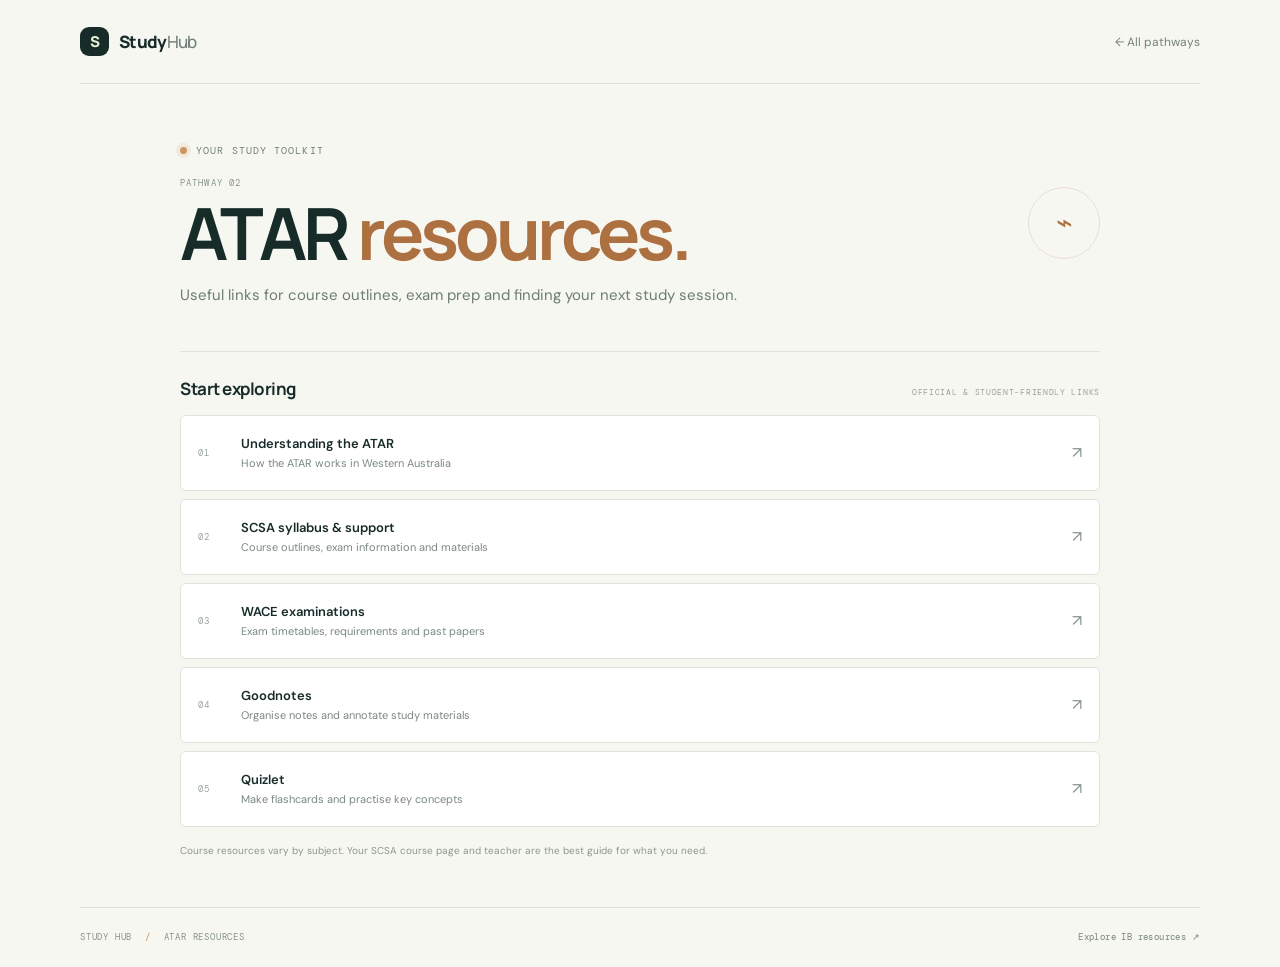
==== atar.html @ e143310a "Add files via upload" ====
<!doctype html>
<html lang="en">
<head>
  <meta charset="utf-8"><meta name="viewport" content="width=device-width, initial-scale=1">
  <meta name="description" content="Useful study resources for ATAR students.">
  <title>ATAR Resources | Study Hub</title><link rel="stylesheet" href="styles.css">
</head>
<body class="resources-page atar-theme">
  <header class="site-header"><a class="brand" href="index.html"><span class="brand-mark">S</span><span>Study<span class="brand-light">Hub</span></span></a><a class="back-link" href="index.html">← <span>All pathways</span></a></header>
  <main class="resources-main">
    <section class="resources-heading"><p class="eyebrow"><span class="eyebrow-dot"></span> YOUR STUDY TOOLKIT</p><div class="heading-row"><div><p class="path-label">PATHWAY 02</p><h1>ATAR <span>resources.</span></h1></div><div class="heading-symbol" aria-hidden="true">⌁</div></div><p class="intro">Useful links for course outlines, exam prep and finding your next study session.</p></section>
    <section class="resource-section"><div class="section-heading"><h2>Start exploring</h2><span>OFFICIAL &amp; STUDENT-FRIENDLY LINKS</span></div><div class="resource-grid">
      <a class="resource-card" href="https://www.tisc.edu.au/static/guide/atar-about.tisc" target="_blank" rel="noopener noreferrer"><span class="resource-number">01</span><span class="resource-content"><strong>Understanding the ATAR</strong><small>How the ATAR works in Western Australia</small></span><span class="external-arrow">↗</span></a>
      <a class="resource-card" href="https://senior-secondary.scsa.wa.edu.au/syllabus-and-support-materials" target="_blank" rel="noopener noreferrer"><span class="resource-number">02</span><span class="resource-content"><strong>SCSA syllabus &amp; support</strong><small>Course outlines, exam information and materials</small></span><span class="external-arrow">↗</span></a>
      <a class="resource-card" href="https://senior-secondary.scsa.wa.edu.au/assessment/examinations" target="_blank" rel="noopener noreferrer"><span class="resource-number">03</span><span class="resource-content"><strong>WACE examinations</strong><small>Exam timetables, requirements and past papers</small></span><span class="external-arrow">↗</span></a>
      <a class="resource-card" href="https://www.goodnotes.com/" target="_blank" rel="noopener noreferrer"><span class="resource-number">04</span><span class="resource-content"><strong>Goodnotes</strong><small>Organise notes and annotate study materials</small></span><span class="external-arrow">↗</span></a>
      <a class="resource-card" href="https://quizlet.com/" target="_blank" rel="noopener noreferrer"><span class="resource-number">05</span><span class="resource-content"><strong>Quizlet</strong><small>Make flashcards and practise key concepts</small></span><span class="external-arrow">↗</span></a>
    </div><p class="resource-note">Course resources vary by subject. Your SCSA course page and teacher are the best guide for what you need.</p></section>
  </main>
  <footer class="site-footer"><span>STUDY HUB <span class="footer-separator">/</span> ATAR RESOURCES</span><a href="ib.html" class="next-link">Explore IB resources ↗</a></footer>
</body></html>
---- styles.css ----
@import url('https://fonts.googleapis.com/css2?family=DM+Mono:wght@400;500&family=DM+Sans:wght@400;500;600;700&family=Manrope:wght@400;500;600;700;800&display=swap');
:root{--ink:#172c28;--muted:#6d7c74;--paper:#f7f7f2;--green:#286e57;--line:#dfe4db;--mono:'DM Mono',monospace;--sans:'DM Sans',sans-serif;--display:'Manrope',sans-serif}*{box-sizing:border-box}html{min-width:320px}body{margin:0;background:var(--paper);color:var(--ink);font-family:var(--sans);-webkit-font-smoothing:antialiased}.site-header,.site-footer{width:min(1120px,calc(100% - 64px));margin:auto;display:flex;justify-content:space-between;align-items:center}.site-header{height:84px;border-bottom:1px solid var(--line)}.brand{display:inline-flex;align-items:center;gap:10px;color:var(--ink);font-family:var(--display);font-size:17px;font-weight:800;letter-spacing:-.7px;text-decoration:none}.brand-light{font-weight:500;color:#718078}.brand-mark{width:29px;height:29px;display:grid;place-items:center;border-radius:9px;background:var(--ink);color:#e6f0d6;font-size:15px}.header-note,.site-footer,.eyebrow,.card-index,.path-label,.section-heading>span,.resource-number,.aside-number{font-family:var(--mono);font-size:10px;letter-spacing:1.1px}.header-note{color:#87938b;letter-spacing:.4px}.home-main{width:min(1120px,calc(100% - 64px));min-height:calc(100vh - 144px);margin:auto;display:grid;grid-template-columns:1.2fr .8fr;align-items:center;gap:48px;padding:50px 0 65px}.welcome{max-width:640px}.eyebrow{display:flex;align-items:center;gap:9px;margin:0 0 24px;color:#6e8075}.eyebrow-dot{width:7px;height:7px;background:#93ad74;border-radius:50%;box-shadow:0 0 0 4px #e9eee2}.welcome h1,.resources-heading h1{margin:0;font-family:var(--display);font-size:clamp(54px,7vw,83px);line-height:.99;letter-spacing:-5px;font-weight:700}.welcome h1 span{color:var(--green)}.intro{max-width:445px;margin:24px 0 36px;color:var(--muted);font-size:15px;line-height:1.7}.pathway-grid{display:grid;grid-template-columns:1fr 1fr;gap:14px}.pathway-card{position:relative;min-height:205px;padding:20px 22px;display:flex;flex-direction:column;align-items:flex-start;text-decoration:none;color:var(--ink);border:1px solid var(--line);border-radius:8px;background:#fff;transition:transform .2s ease,box-shadow .2s ease,border-color .2s ease}.pathway-card:hover{transform:translateY(-4px);box-shadow:0 15px 34px #20372a12;border-color:#b8c9b9}.card-index{color:#9aa59c;font-size:9px}.path-icon{margin-top:23px;font-size:23px;color:var(--green)}.atar-card .path-icon{color:#bd8049}.path-title{margin-top:5px;font-family:var(--display);font-size:32px;font-weight:800;letter-spacing:-1.8px}.path-description{margin-top:2px;color:#7b8880;font-size:11px}.card-arrow{position:absolute;right:20px;bottom:20px;font-size:19px;color:#83918a}.home-aside{height:340px;position:relative;overflow:hidden;display:flex;flex-direction:column;justify-content:center;padding:43px 40px;background:#e9eee4;border-radius:8px}.aside-line{width:29px;height:2px;background:#91a77a;margin-bottom:27px}.aside-number{font-size:9px;color:#73846e}.home-aside p{z-index:1;margin:17px 0 14px;font-family:var(--display);font-size:37px;line-height:1.17;letter-spacing:-2px;font-weight:700}.home-aside em{font-style:normal;color:var(--green)}.aside-caption{z-index:1;color:#718077;font-size:12px}.orbit{position:absolute;width:220px;height:220px;border:1px solid #d0dac9;border-radius:50%;right:-70px;bottom:-95px}.orbit-two{width:145px;height:145px;right:-32px;bottom:-58px;border-color:#c4d1bc}.site-footer{height:60px;border-top:1px solid var(--line);color:#87938b;font-size:9px;letter-spacing:.8px}.footer-separator{padding:0 7px;color:#bf8b5f}.resources-main{width:min(920px,calc(100% - 64px));min-height:calc(100vh - 144px);margin:auto;padding:60px 0 48px}.back-link{color:#718078;font-size:12px;text-decoration:none}.back-link:hover,.next-link:hover{color:var(--green)}.resources-heading{margin-bottom:42px}.resources-heading .eyebrow{margin-bottom:20px}.heading-row{display:flex;justify-content:space-between;align-items:center}.path-label{margin:0 0 8px;color:#89968c;font-size:9px}.resources-heading h1{font-size:clamp(48px,7vw,72px);letter-spacing:-4px}.resources-heading h1 span{color:var(--green)}.heading-symbol{width:72px;height:72px;display:grid;place-items:center;border:1px solid #dce4d9;border-radius:50%;font-size:28px;color:var(--green)}.resources-heading>.intro{margin:15px 0 0;max-width:none}.resource-section{padding-top:25px;border-top:1px solid var(--line)}.section-heading{display:flex;justify-content:space-between;align-items:baseline;margin-bottom:15px}.section-heading h2{margin:0;font-family:var(--display);font-size:17px;letter-spacing:-.5px}.section-heading>span{font-size:8px;color:#97a198;letter-spacing:.7px}.resource-grid{display:grid;gap:8px}.resource-card{min-height:76px;padding:13px 17px;display:flex;align-items:center;gap:17px;border:1px solid var(--line);border-radius:6px;background:#fff;text-decoration:none;color:var(--ink);transition:transform .16s ease,border-color .16s ease,box-shadow .16s ease}.resource-card:hover{transform:translateX(3px);border-color:#b7c8b7;box-shadow:0 5px 16px #20372a0b}.resource-number{width:26px;color:#9aa69d;font-size:9px}.resource-content{display:flex;flex:1;flex-direction:column;gap:4px}.resource-content strong{font-size:13px;font-weight:600}.resource-content small{color:#7b8880;font-size:11px}.external-arrow{font-size:16px;color:#85938a}.resource-note{margin:16px 0 0;color:#8b968f;font-size:10px;line-height:1.6}.next-link{color:#75847a;text-decoration:none;font-family:var(--mono);font-size:9px;letter-spacing:.4px}.atar-theme .eyebrow-dot{background:#cc9763;box-shadow:0 0 0 4px #f2e9df}.atar-theme .resources-heading h1 span,.atar-theme .heading-symbol{color:#ad7041}.atar-theme .heading-symbol{border-color:#ebddd0}.atar-theme .footer-separator{color:#c89462}:focus-visible{outline:3px solid #b7cb83;outline-offset:4px}@media(max-width:760px){.site-header,.site-footer{width:calc(100% - 40px)}.home-main{width:calc(100% - 40px);grid-template-columns:1fr;gap:35px;padding:56px 0 48px}.home-aside{height:auto;min-height:205px;padding:30px 32px}.home-aside p{font-size:31px}.welcome h1{font-size:clamp(54px,12vw,76px)}.resources-main{width:calc(100% - 40px);padding-top:48px}.resources-heading{margin-bottom:33px}.header-note{font-size:9px}.site-footer{font-size:8px}.next-link{font-size:8px}}@media(max-width:480px){.site-header{height:70px}.header-note{max-width:125px;text-align:right}.pathway-grid{grid-template-columns:1fr}.pathway-card{min-height:174px}.path-icon{margin-top:17px}.welcome h1{letter-spacing:-3.5px}.resources-heading h1{letter-spacing:-3px}.heading-symbol{width:54px;height:54px}.section-heading{align-items:flex-start;gap:12px}.section-heading>span{text-align:right;max-width:130px;line-height:1.5}.resource-card{gap:10px;padding:12px}.resource-content small{font-size:10px}.site-footer>span{max-width:57%;line-height:1.6}.next-link{text-align:right;max-width:42%}}@media(prefers-reduced-motion:reduce){*,*::before,*::after{scroll-behavior:auto!important;transition:none!important}}
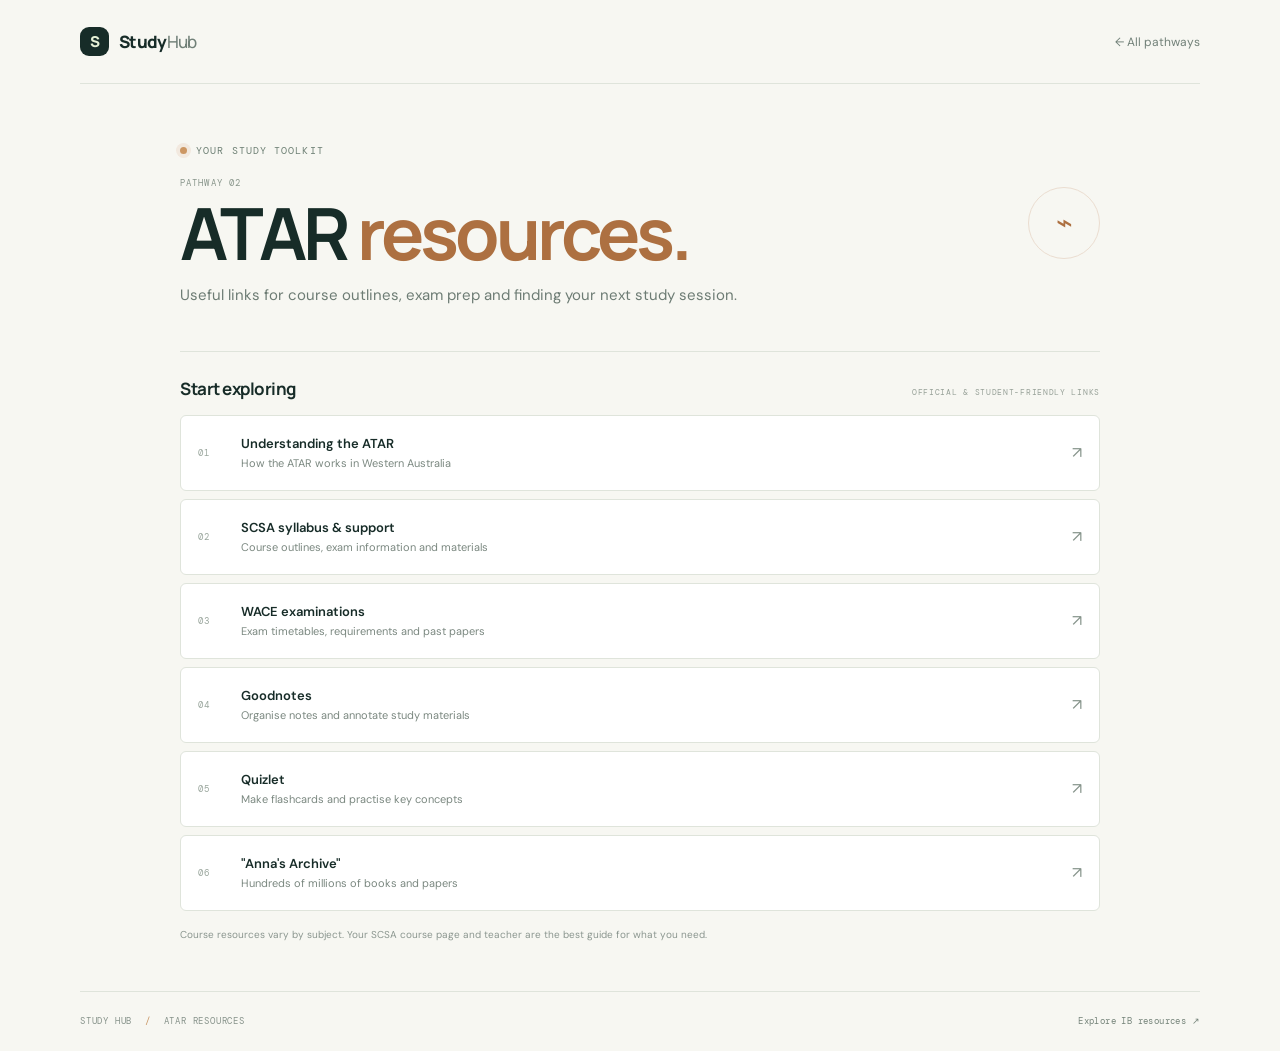
==== commit f982bc56: "Update atar.html" ====
--- a/atar.html
+++ b/atar.html
@@ -15,6 +15,7 @@
       <a class="resource-card" href="https://senior-secondary.scsa.wa.edu.au/assessment/examinations" target="_blank" rel="noopener noreferrer"><span class="resource-number">03</span><span class="resource-content"><strong>WACE examinations</strong><small>Exam timetables, requirements and past papers</small></span><span class="external-arrow">↗</span></a>
       <a class="resource-card" href="https://www.goodnotes.com/" target="_blank" rel="noopener noreferrer"><span class="resource-number">04</span><span class="resource-content"><strong>Goodnotes</strong><small>Organise notes and annotate study materials</small></span><span class="external-arrow">↗</span></a>
       <a class="resource-card" href="https://quizlet.com/" target="_blank" rel="noopener noreferrer"><span class="resource-number">05</span><span class="resource-content"><strong>Quizlet</strong><small>Make flashcards and practise key concepts</small></span><span class="external-arrow">↗</span></a>
+      <a class="resource-card" href="https://annas-archive.gl" target="_blank" rel="noopener noreferrer"><span class="resource-number">06</span><span class="resource-content"><strong>"Anna's Archive"</strong><small>Hundreds of millions of books and papers</small></span><span class="external-arrow">↗</span></a>
     </div><p class="resource-note">Course resources vary by subject. Your SCSA course page and teacher are the best guide for what you need.</p></section>
   </main>
   <footer class="site-footer"><span>STUDY HUB <span class="footer-separator">/</span> ATAR RESOURCES</span><a href="ib.html" class="next-link">Explore IB resources ↗</a></footer>
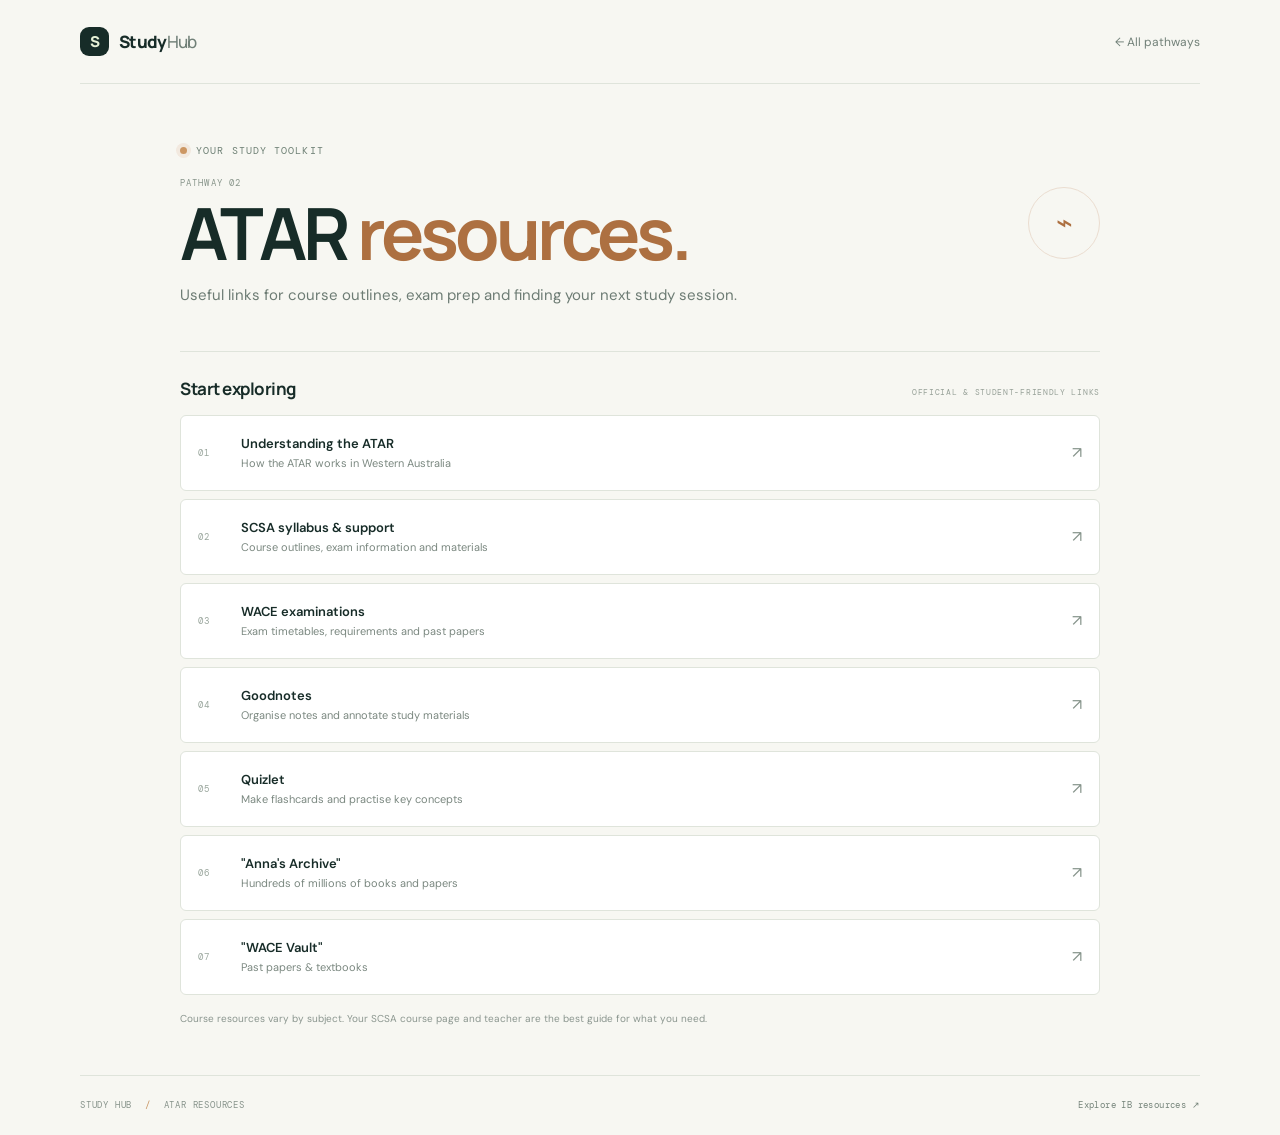
==== commit fbfff8fb: "Update atar.html" ====
--- a/atar.html
+++ b/atar.html
@@ -16,6 +16,7 @@
       <a class="resource-card" href="https://www.goodnotes.com/" target="_blank" rel="noopener noreferrer"><span class="resource-number">04</span><span class="resource-content"><strong>Goodnotes</strong><small>Organise notes and annotate study materials</small></span><span class="external-arrow">↗</span></a>
       <a class="resource-card" href="https://quizlet.com/" target="_blank" rel="noopener noreferrer"><span class="resource-number">05</span><span class="resource-content"><strong>Quizlet</strong><small>Make flashcards and practise key concepts</small></span><span class="external-arrow">↗</span></a>
       <a class="resource-card" href="https://annas-archive.gl" target="_blank" rel="noopener noreferrer"><span class="resource-number">06</span><span class="resource-content"><strong>"Anna's Archive"</strong><small>Hundreds of millions of books and papers</small></span><span class="external-arrow">↗</span></a>
+      <a class="resource-card" href="https://wacevault.com" target="_blank" rel="noopener noreferrer"><span class="resource-number">07</span><span class="resource-content"><strong>"WACE Vault"</strong><small>Past papers & textbooks</small></span><span class="external-arrow">↗</span></a>
     </div><p class="resource-note">Course resources vary by subject. Your SCSA course page and teacher are the best guide for what you need.</p></section>
   </main>
   <footer class="site-footer"><span>STUDY HUB <span class="footer-separator">/</span> ATAR RESOURCES</span><a href="ib.html" class="next-link">Explore IB resources ↗</a></footer>
